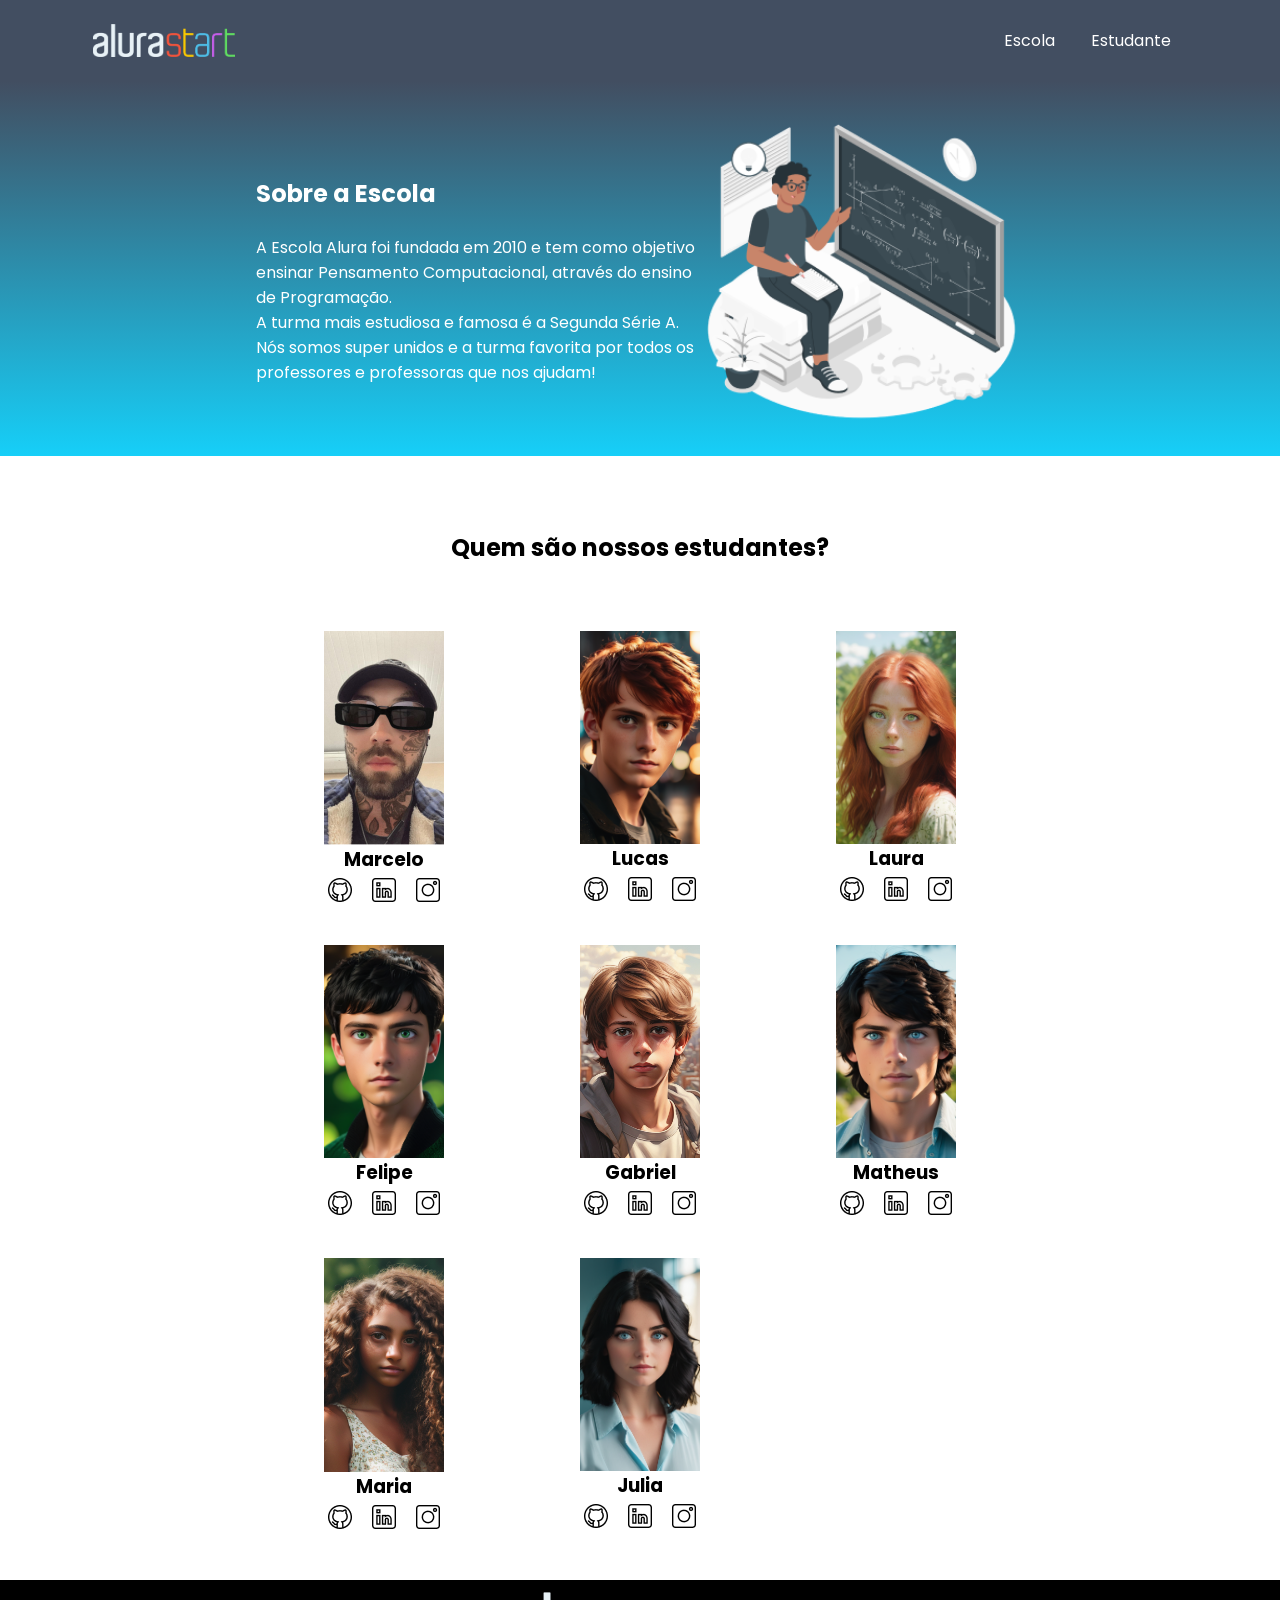
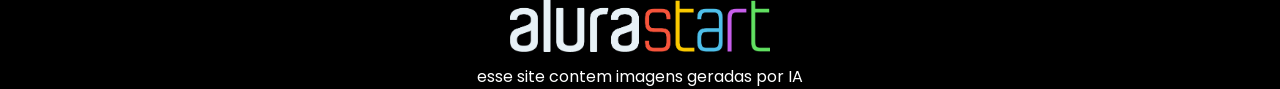
==== index.html @ 3e0fd12e "salvar" ====
<html lang="pt-br">
    <head>
        <meta charset="UTF-8">
        <meta http-equiv="X-UA-Compatible" content="IE=edge">
        <meta name="viewport" content="width=device-width, initial-scale=1.0">
        <title>escola site carlos</title>
        <link rel="stylesheet" href="style.css">
        <link rel="preconnect" href="https://fonts.googleapis.com">
        <link rel="preconnect" href="https://fonts.gstatic.com" crossorigin>
        <link href="https://fonts.googleapis.com/css2?family=Poppins&display=swap" rel="stylesheet">
    </head>
<body>
    <header class="cabecalho">
      <a class="link-logo" href="https://www.alurastart.com.br/"><img class="cabecalho-imagem" src="/img/alurastart logo.png" alt="logo da alura start"></a>
        <ul class="cabecalho-lista">
            <li class="cabecalho-lista-item"><a href="#escola">Escola</a></li>
            <li class="cabecalho-lista-item"><a href="#estudante">Estudante</a></li>
        </ul>
    </header>


    <section id="escola">
        <div class="escola-div-conteudo">
            <h2 class="escola-titulo">Sobre a Escola</h2>
            <p class="escola-texto-um">A Escola Alura foi fundada em 2010 e tem como objetivo ensinar Pensamento Computacional, através do ensino de  Programação.</p>
            <p class="escola-texto-dois">A turma mais estudiosa e famosa é a Segunda Série A. Nós somos super unidos e a turma favorita por todos os professores e professoras que nos ajudam!</p>
        </div>
        <img class="escola-imagem" src="/img/Formula-amico.png" alt="Aluno no quadro">
    </section>

    <section id="estudante">
        <h2 class="estudante-titulo">Quem são nossos estudantes?</h2>
        <div class="estudante-todos">
            <span></span>
            <div class="estudante-div">
                <img class="estudante-imagem" src="/img/Marcelo.png" alt="foto do marcelo">
                <h3 class="estudante-nome">Marcelo</h3>
                <a href="https://github.com/marcelopaludetto"><img class="estudante-icone" src="/img/github.png" alt="icone github"></a>
                <a href="https://linkedin.com/marcelopaludetto"><img class="estudante-icone" src="/img/linkedin.png" alt="icone linkedin"></a>
                <a href="https://instagram.com/marcelopaludetto"><img class="estudante-icone" src="/img/instagram.png" alt="icone instagram"></a>
            </div>
            <div class="estudante-div">
                <img class="estudante-imagem" src="/img-alunos/Lucas.png" alt="foto do lucas">
                <h3 class="estudante-nome">Lucas</h3>
                <img class="estudante-icone" src="/img/github.png" alt="icone github">
                <img class="estudante-icone" src="/img/linkedin.png" alt="icone linkedin">
                <img class="estudante-icone" src="/img/instagram.png" alt="icone instagram">
            </div>
            <div class="estudante-div">
                <img class="estudante-imagem" src="/img-alunos/Laura.png" alt="foto da Laura">
                <h3 class="estudante-nome">Laura</h3>
                <img class="estudante-icone" src="/img/github.png" alt="icone github">
                <img class="estudante-icone" src="/img/linkedin.png" alt="icone linkedin">
                <img class="estudante-icone" src="/img/instagram.png" alt="icone instagram">
            </div>
            <span></span>
            <span></span>
            <div class="estudante-div">
                <img class="estudante-imagem" src="/img-alunos/Felipe.png" alt="foto da Felipe">
                <h3 class="estudante-nome">Felipe</h3>
                <img class="estudante-icone" src="/img/github.png" alt="icone github">
                <img class="estudante-icone" src="/img/linkedin.png" alt="icone linkedin">
                <img class="estudante-icone" src="/img/instagram.png" alt="icone instagram">
            </div>
            <div class="estudante-div">
                <img class="estudante-imagem" src="/img-alunos/Gabriel.png" alt="foto da Gabriel">
                <h3 class="estudante-nome">Gabriel</h3>
                <img class="estudante-icone" src="/img/github.png" alt="icone github">
                <img class="estudante-icone" src="/img/linkedin.png" alt="icone linkedin">
                <img class="estudante-icone" src="/img/instagram.png" alt="icone instagram">
            </div>
            <div class="estudante-div">
                <img class="estudante-imagem" src="/img-alunos/Matheus.png" alt="foto da Matheus">
                <h3 class="estudante-nome">Matheus</h3>
                <img class="estudante-icone" src="/img/github.png" alt="icone github">
                <img class="estudante-icone" src="/img/linkedin.png" alt="icone linkedin">
                <img class="estudante-icone" src="/img/instagram.png" alt="icone instagram">
            </div>
            <span></span>
            <span></span>
            <div class="estudante-div">
                <img class="estudante-imagem" src="/img-alunos/Maria.png" alt="foto da Maria">
                <h3 class="estudante-nome">Maria</h3>
                <img class="estudante-icone" src="/img/github.png" alt="icone github">
                <img class="estudante-icone" src="/img/linkedin.png" alt="icone linkedin">
                <img class="estudante-icone" src="/img/instagram.png" alt="icone instagram">
            </div>
            <div class="estudante-div">
                <img class="estudante-imagem" src="/img-alunos/Júlia.png" alt="foto da Julia">
                <h3 class="estudante-nome">Julia</h3>
                <img class="estudante-icone" src="/img/github.png" alt="icone github">
                <img class="estudante-icone" src="/img/linkedin.png" alt="icone linkedin">
                <img class="estudante-icone" src="/img/instagram.png" alt="icone instagram">
            </div>
    
        </div>
        </section>
        <footer class="rodape">
            <img class="rodape-imagem"src="/img/alurastart logo.png" alt="logo da alura start">
            <p class="rodape-texto">esse site contem imagens geradas por IA</p>
        </footer>
    </body>
    </html>
---- style.css ----
*{
    margin: 0;
    padding: 0;
}
body {
    font-family: 'Poppins', sans-serif;
}
.cabecalho {
    background-color: #424E61;
    color: white;
    display: flex;
    justify-content: space-around;
    align-items: center;
    padding: 24px 0;
}

.cabecalho-imagem{
    width: 20%;
}

.link-logo {
    display: inline-block;
}

.cabecalho-lista-item{
    display: inline-block;
    margin: 0 16px;
    font-size: 16px;
}

.cabecalho-lista-item a{
    text-decoration: none; 
    color: white;
}

.escola-imagem{
    width: 25%;
}

#escola{
    background-image: linear-gradient(#424E61,#16CFF8);
    color:white;
    display: flex;
    justify-content: center;
    align-items: center;
    padding: 24px 0;
}

.escola-div-conteudo{
    width: 35%;
}


.escola-titulo{
    padding: 24px 0;
}

#estudante{
    padding: 24px 0;
}


.estudante-imagem{
    width: 120px;
}

.estudante-icone{
    width: 24px;
    padding: 4px 8px;
}

.estudante-div{
    text-align: center;
    padding: 16px 0;
}

.estudante-titulo{
    text-align: center;
    padding: 50px 0;
}

.estudante-todos{
    display: grid;
    grid-template-columns: 20% 20% 20% 20% 20%;
}

.rodape{
    background-color: black;
    text-align: center;
}

.rodape-imagem{
    height: 60px;
    padding: 12px 0;
   
}
.rodape-texto{
color: white;

}
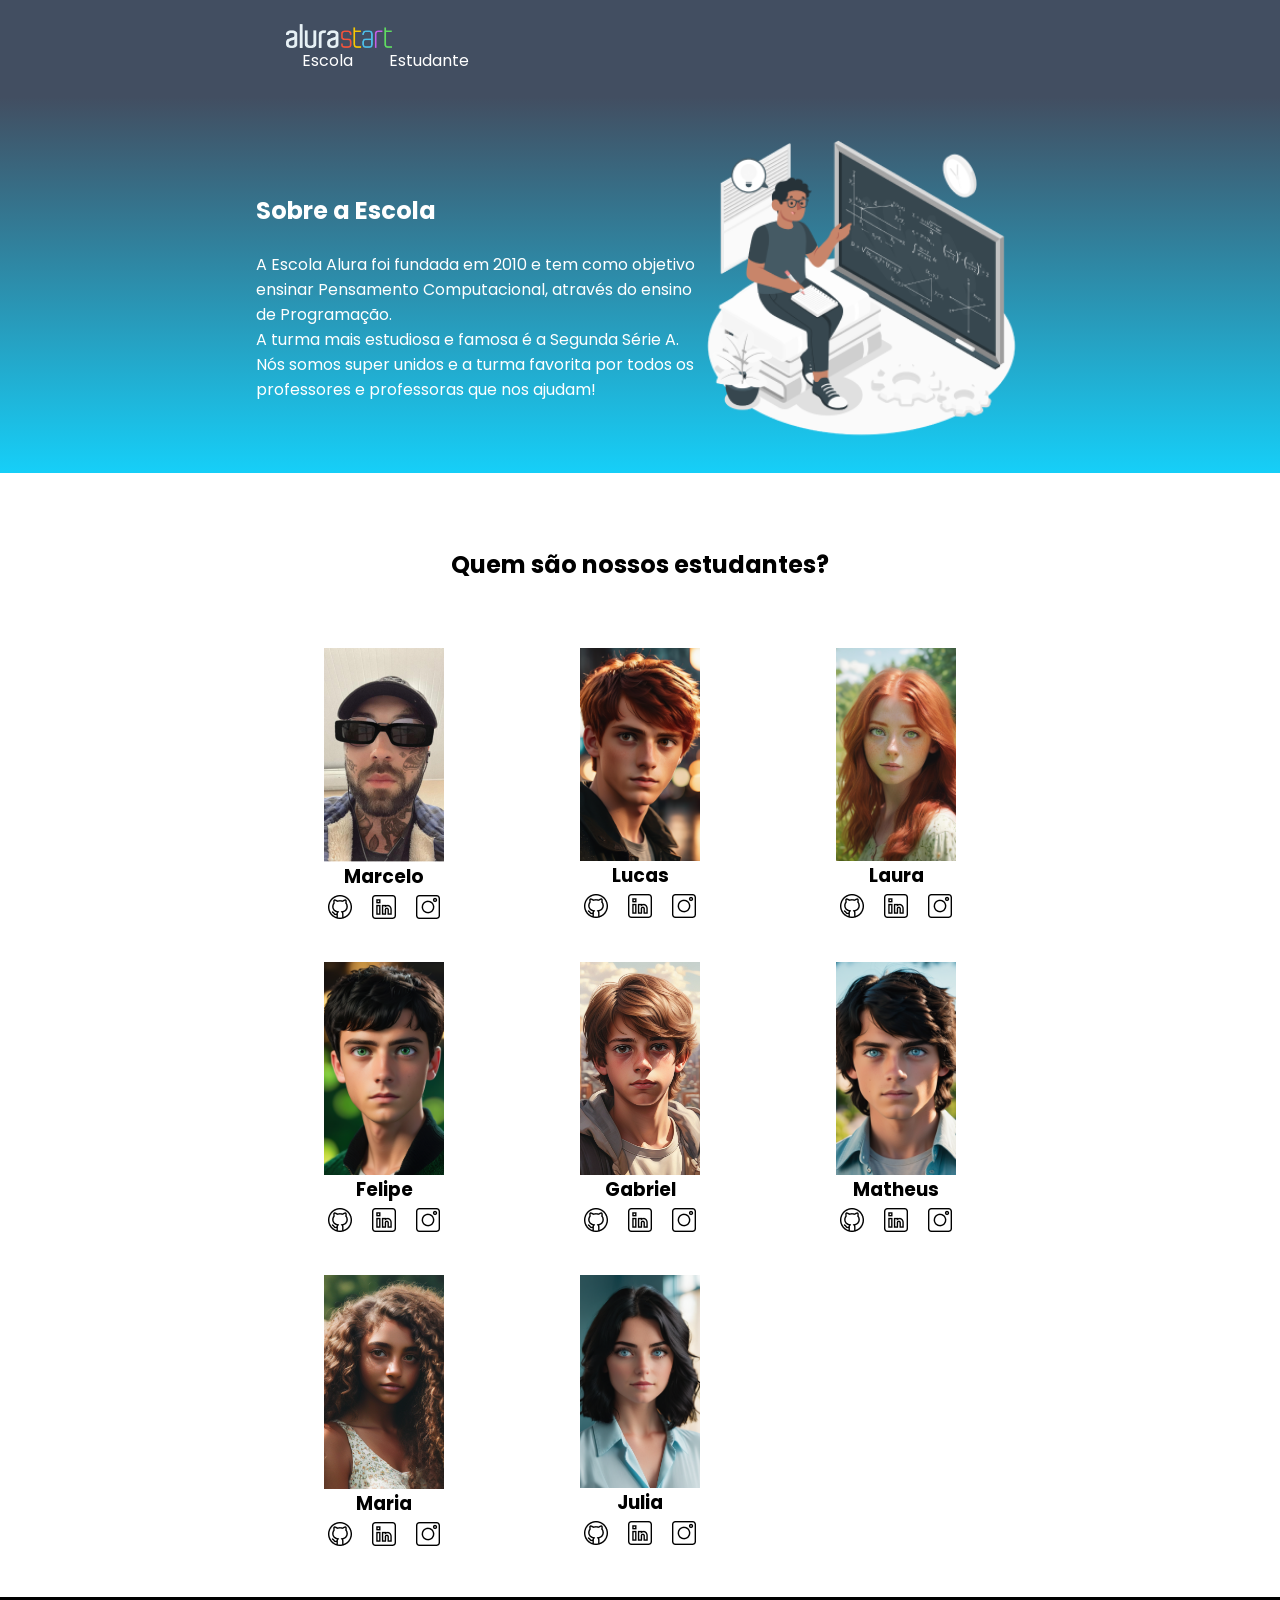
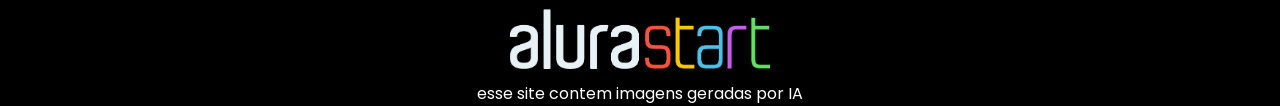
==== commit c37a21e3: "salvar" ====
--- a/index.html
+++ b/index.html
@@ -11,11 +11,17 @@
     </head>
 <body>
     <header class="cabecalho">
-      <a class="link-logo" href="https://www.alurastart.com.br/"><img class="cabecalho-imagem" src="/img/alurastart logo.png" alt="logo da alura start"></a>
-        <ul class="cabecalho-lista">
-            <li class="cabecalho-lista-item"><a href="#escola">Escola</a></li>
-            <li class="cabecalho-lista-item"><a href="#estudante">Estudante</a></li>
-        </ul>
+        <div class="header-div">
+            <div class="div-logo">
+              <a class="link-logo" href="https://www.alurastart.com.br/"><img class="cabecalho-imagem" src="/img/alurastart logo.png" alt="logo da alura start"></a>
+            </div>
+            <div class="div-lista-cab">
+            <ul class="cabecalho-lista">
+                    <li class="cabecalho-lista-item"><a href="#escola">Escola</a></li>
+                    <li class="cabecalho-lista-item"><a href="#estudante">Estudante</a></li>
+                </ul>
+            </div>
+    </div>
     </header>
 
 
--- a/style.css
+++ b/style.css
@@ -15,7 +15,11 @@
 }
 
 .cabecalho-imagem{
-    width: 20%;
+    width: 15%;
+}
+
+.header-div{
+    justify-content: space-between;
 }
 
 .link-logo {
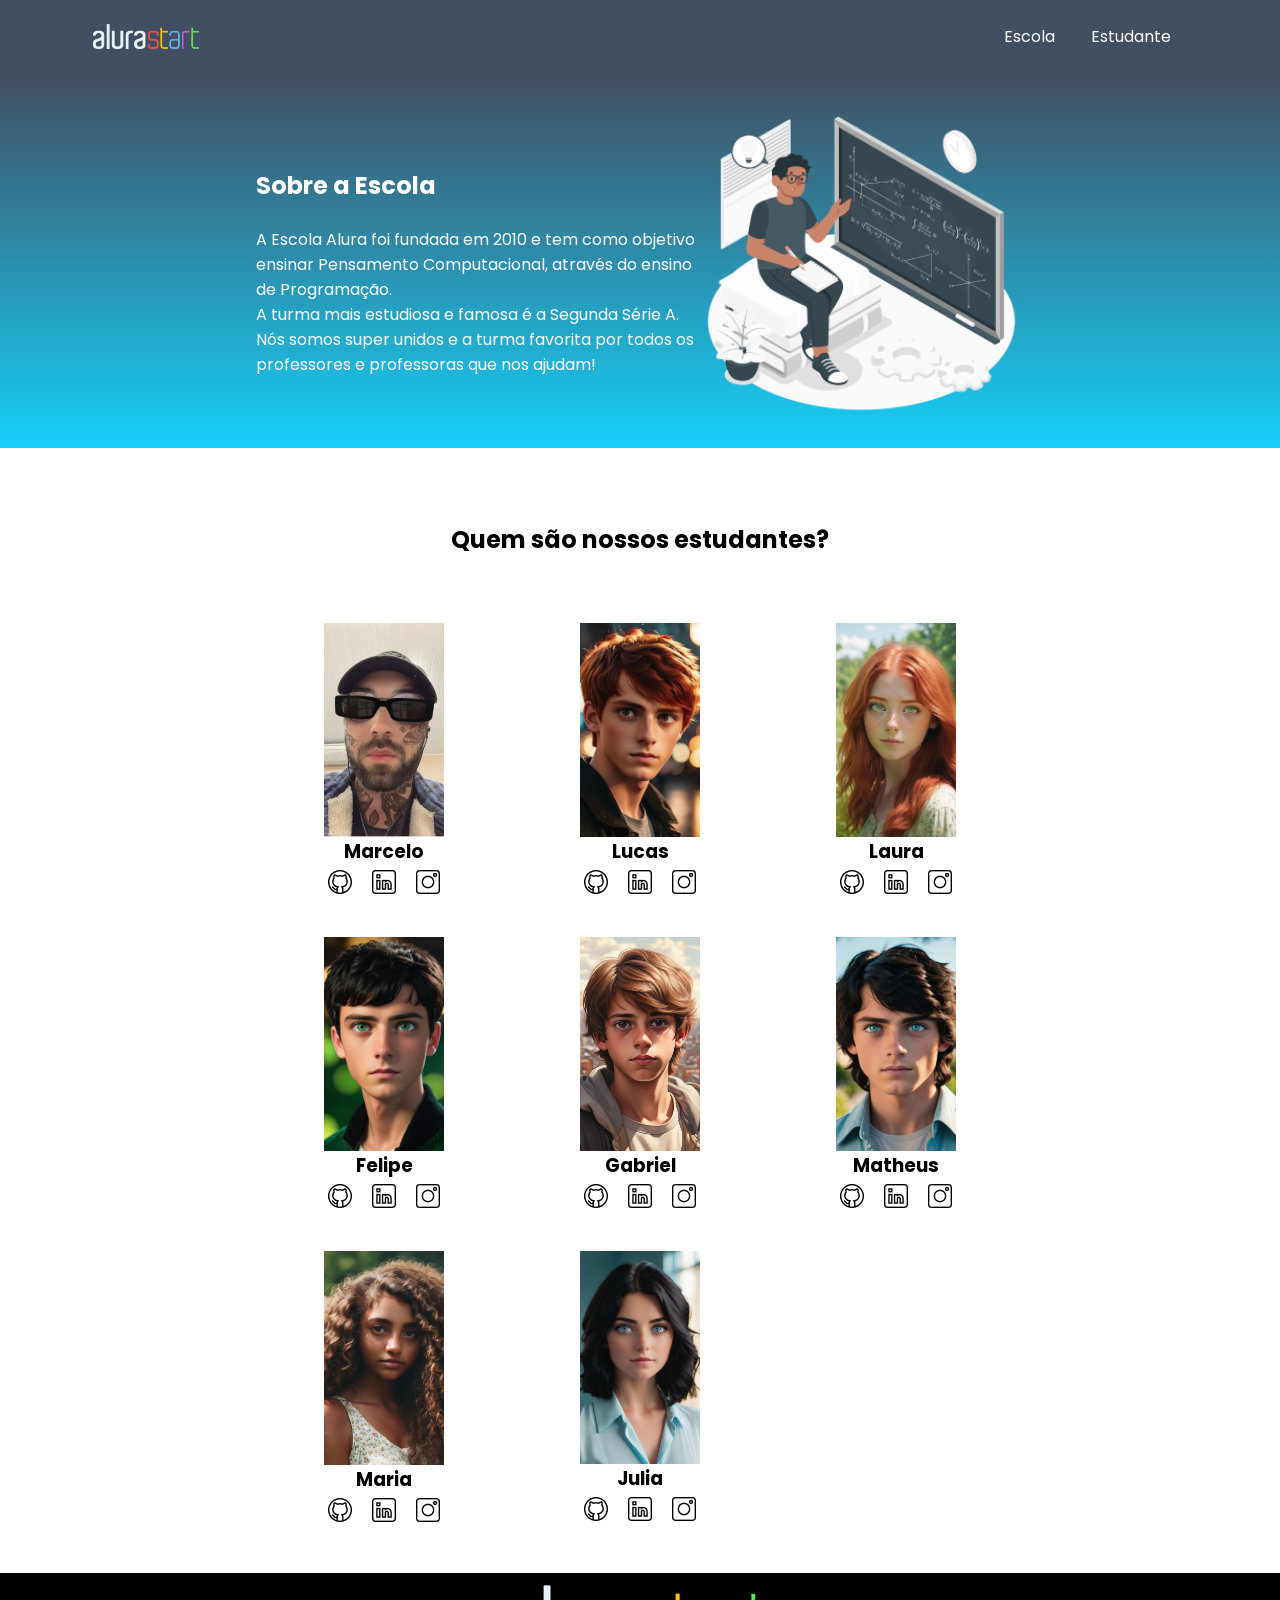
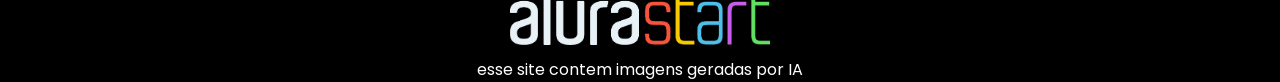
==== commit b7b8f6a5: "salvar" ====
--- a/index.html
+++ b/index.html
@@ -11,17 +11,11 @@
     </head>
 <body>
     <header class="cabecalho">
-        <div class="header-div">
-            <div class="div-logo">
-              <a class="link-logo" href="https://www.alurastart.com.br/"><img class="cabecalho-imagem" src="/img/alurastart logo.png" alt="logo da alura start"></a>
-            </div>
-            <div class="div-lista-cab">
-            <ul class="cabecalho-lista">
-                    <li class="cabecalho-lista-item"><a href="#escola">Escola</a></li>
-                    <li class="cabecalho-lista-item"><a href="#estudante">Estudante</a></li>
-                </ul>
-            </div>
-    </div>
+      <a class="link-logo" href="https://www.alurastart.com.br/"><img class="cabecalho-imagem" src="/img/alurastart logo.png" alt="logo da alura start"></a>
+        <ul class="cabecalho-lista">
+            <li class="cabecalho-lista-item"><a href="#escola">Escola</a></li>
+            <li class="cabecalho-lista-item"><a href="#estudante">Estudante</a></li>
+        </ul>
     </header>
 
 
--- a/style.css
+++ b/style.css
@@ -18,9 +18,6 @@
     width: 15%;
 }
 
-.header-div{
-    justify-content: space-between;
-}
 
 .link-logo {
     display: inline-block;
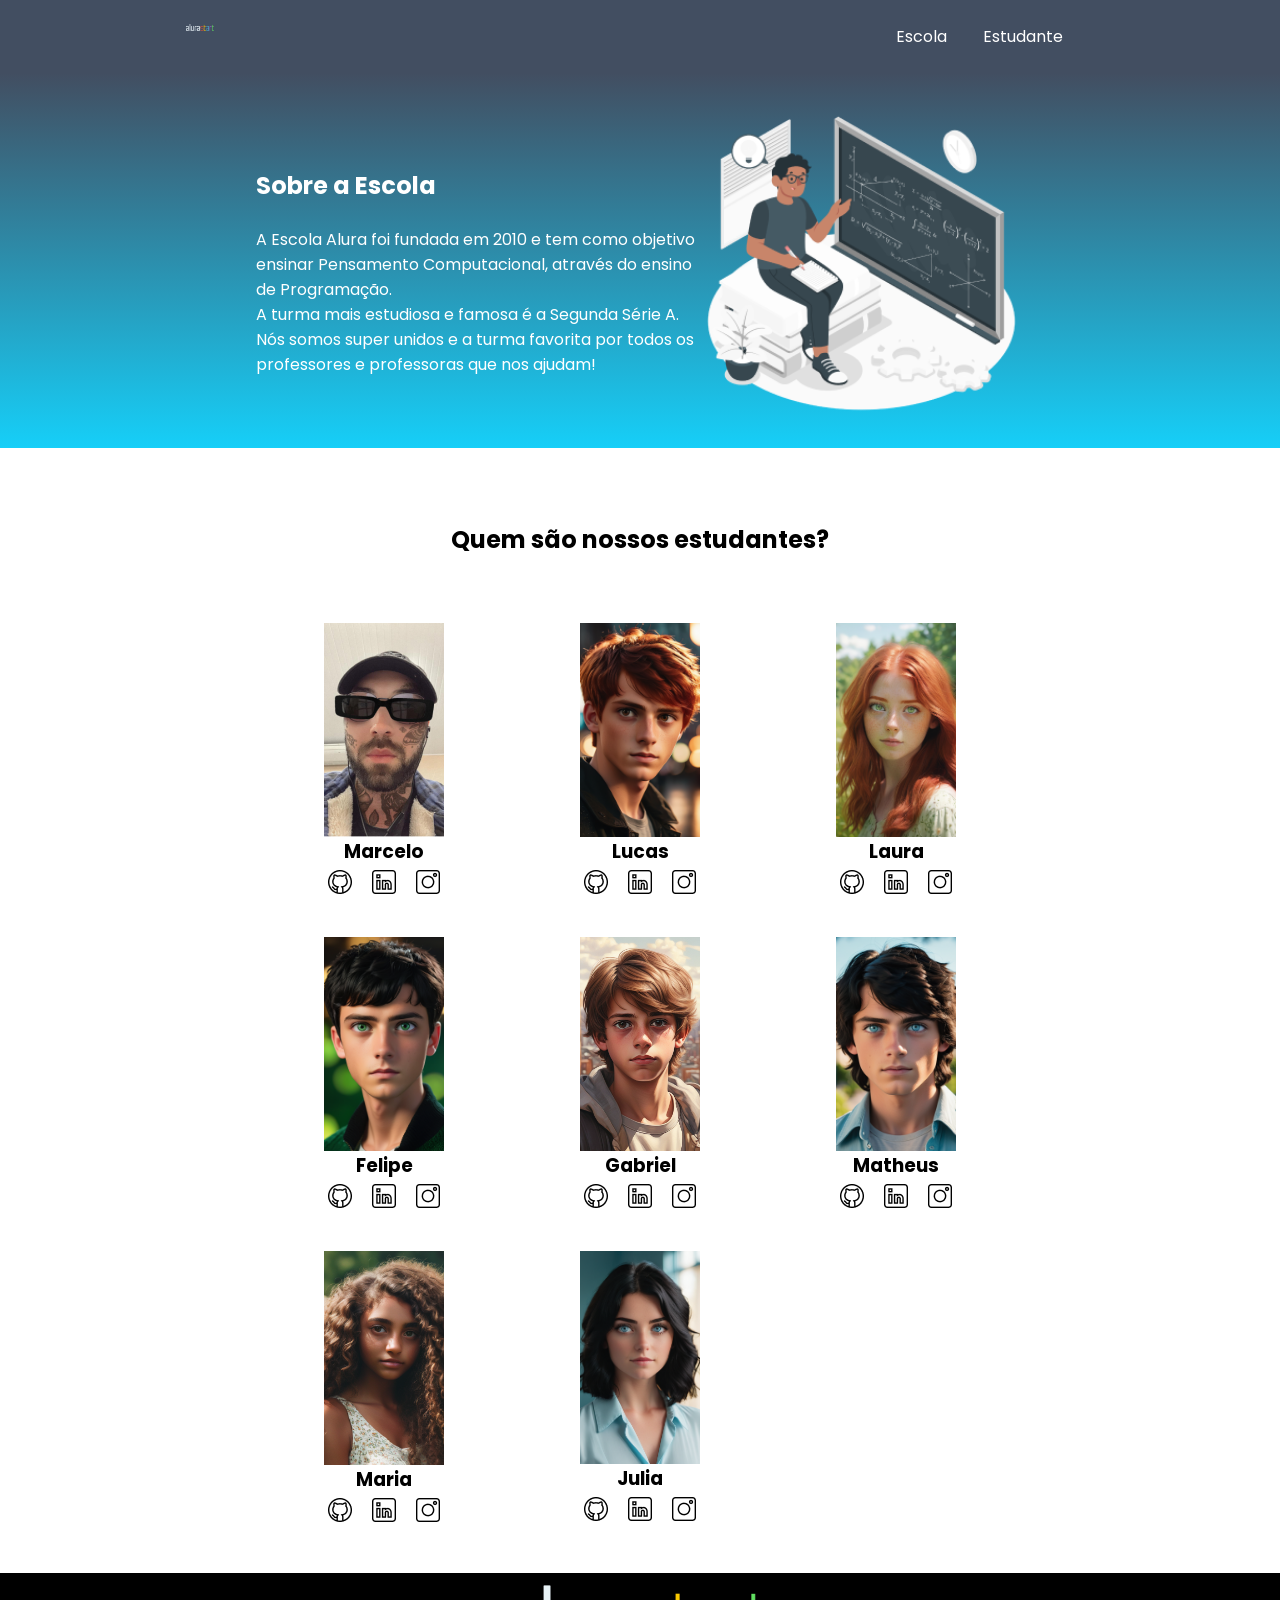
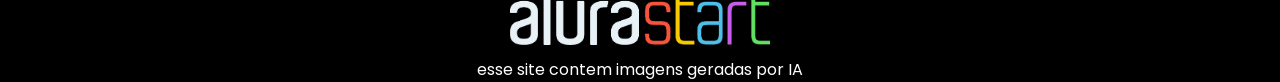
==== commit df819b53: "salvar" ====
--- a/index.html
+++ b/index.html
@@ -11,11 +11,18 @@
     </head>
 <body>
     <header class="cabecalho">
-      <a class="link-logo" href="https://www.alurastart.com.br/"><img class="cabecalho-imagem" src="/img/alurastart logo.png" alt="logo da alura start"></a>
-        <ul class="cabecalho-lista">
-            <li class="cabecalho-lista-item"><a href="#escola">Escola</a></li>
-            <li class="cabecalho-lista-item"><a href="#estudante">Estudante</a></li>
-        </ul>
+        <div class="cabecalho-div">
+            <div class="cabecalho-div-logo">
+             <a class="link-logo" href="https://www.alurastart.com.br/"><img class="cabecalho-imagem" src="/img/alurastart logo.png" alt="logo da alura start"></a>
+            </div>
+            <span></span>
+            <div class="cabecalho-div-lista">
+                <ul class="cabecalho-lista">
+                    <li class="cabecalho-lista-item"><a href="#escola">Escola</a></li>
+                    <li class="cabecalho-lista-item"><a href="#estudante">Estudante</a></li>
+                </ul>
+            </div>
+        </div>
     </header>
 
 
--- a/style.css
+++ b/style.css
@@ -20,6 +20,7 @@
 
 
 .link-logo {
+    padding: 0px 25px;
     display: inline-block;
 }
 
@@ -98,4 +99,8 @@
 .rodape-texto{
 color: white;
 
+}
+.cabecalho-div{
+    display: grid;
+    grid-template-columns: 25% 50% 25%;
 }
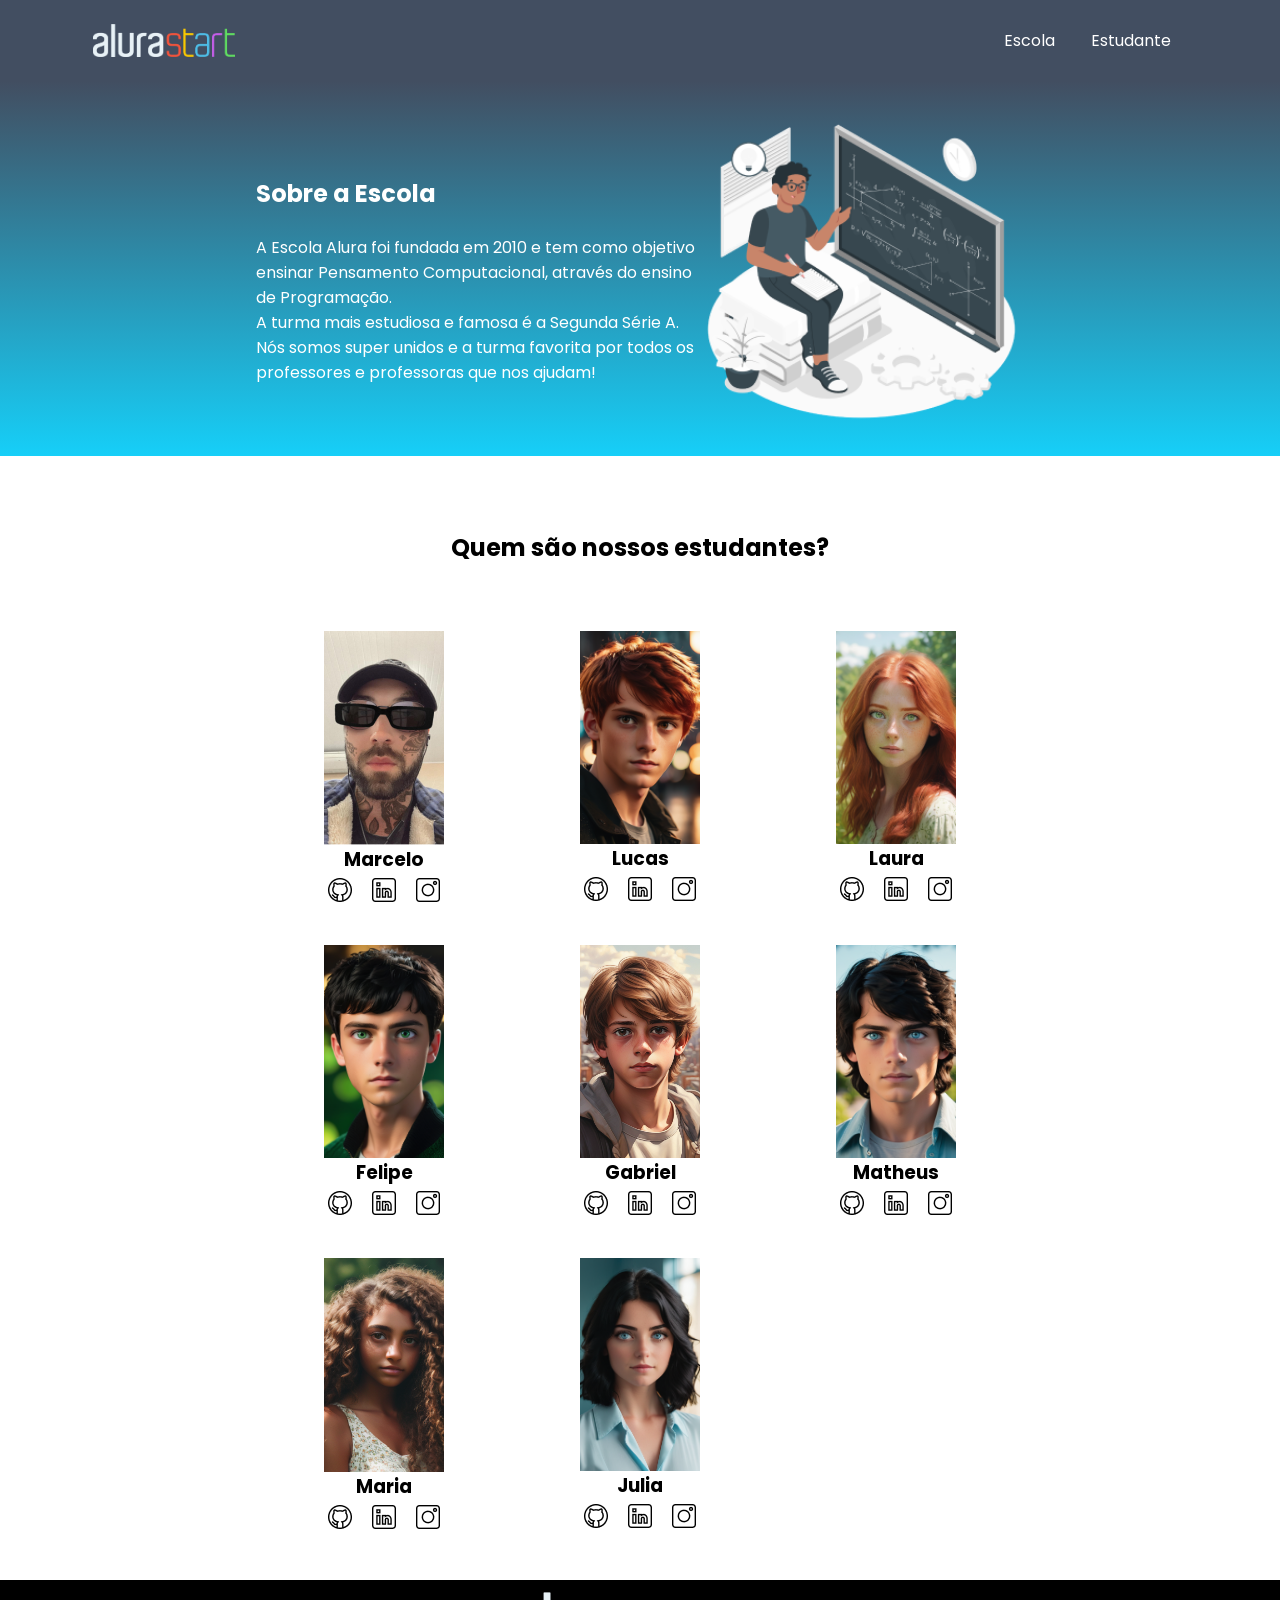
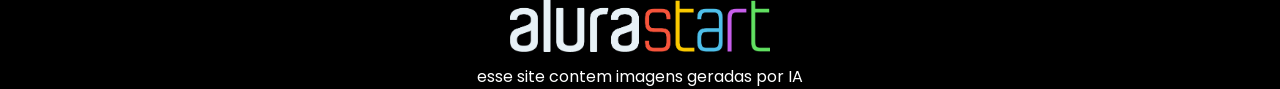
==== commit c2909d8e: "salvar" ====
--- a/index.html
+++ b/index.html
@@ -11,18 +11,11 @@
     </head>
 <body>
     <header class="cabecalho">
-        <div class="cabecalho-div">
-            <div class="cabecalho-div-logo">
-             <a class="link-logo" href="https://www.alurastart.com.br/"><img class="cabecalho-imagem" src="/img/alurastart logo.png" alt="logo da alura start"></a>
-            </div>
-            <span></span>
-            <div class="cabecalho-div-lista">
-                <ul class="cabecalho-lista">
-                    <li class="cabecalho-lista-item"><a href="#escola">Escola</a></li>
-                    <li class="cabecalho-lista-item"><a href="#estudante">Estudante</a></li>
-                </ul>
-            </div>
-        </div>
+      <a class="link-logo" href="https://www.alurastart.com.br/"><img class="cabecalho-imagem" src="/img/alurastart logo.png" alt="logo da alura start"></a>
+        <ul class="cabecalho-lista">
+            <li class="cabecalho-lista-item"><a href="#escola">Escola</a></li>
+            <li class="cabecalho-lista-item"><a href="#estudante">Estudante</a></li>
+        </ul>
     </header>
 
 
--- a/style.css
+++ b/style.css
@@ -15,12 +15,10 @@
 }
 
 .cabecalho-imagem{
-    width: 15%;
+    width: 20%;
 }
 
-
 .link-logo {
-    padding: 0px 25px;
     display: inline-block;
 }
 
@@ -99,8 +97,4 @@
 .rodape-texto{
 color: white;
 
-}
-.cabecalho-div{
-    display: grid;
-    grid-template-columns: 25% 50% 25%;
 }
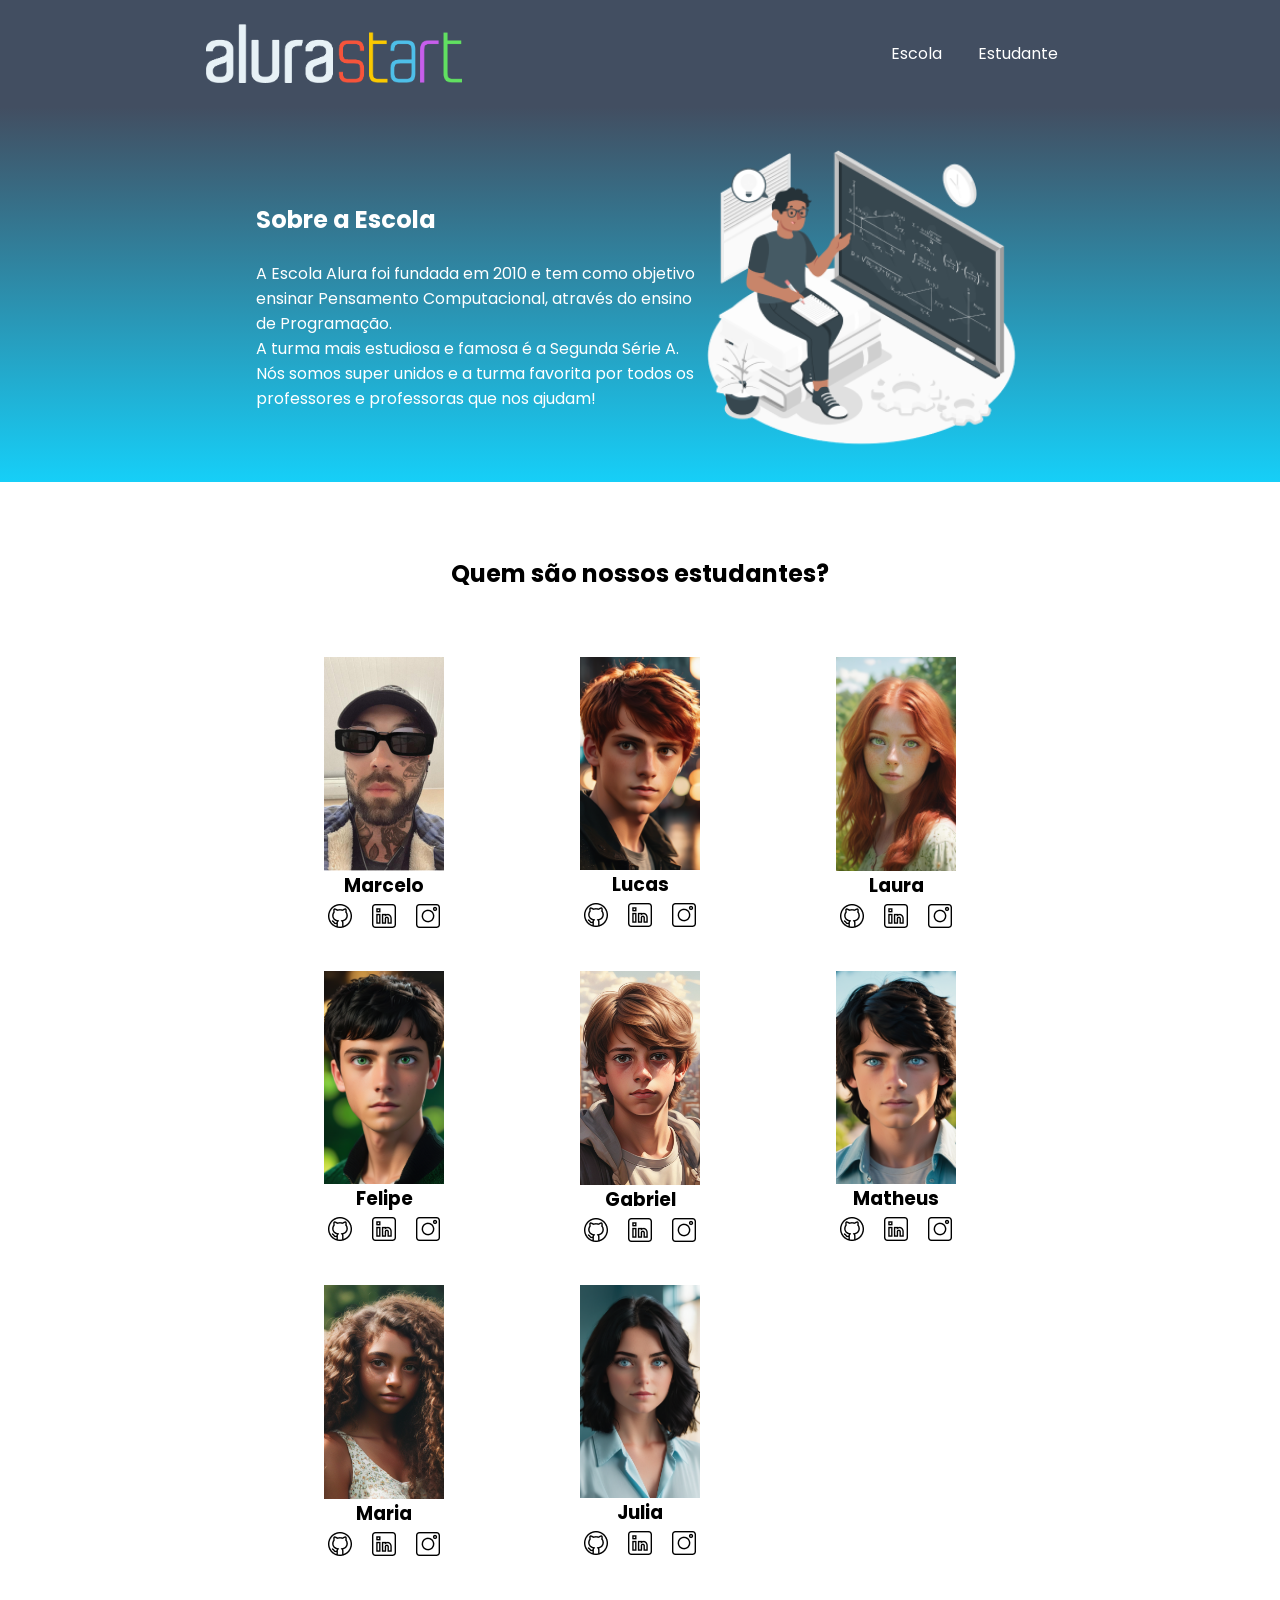
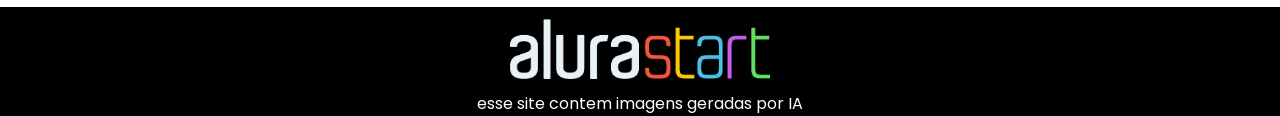
==== commit f16046a8: "salvar" ====
--- a/index.html
+++ b/index.html
@@ -11,7 +11,7 @@
     </head>
 <body>
     <header class="cabecalho">
-      <a class="link-logo" href="https://www.alurastart.com.br/"><img class="cabecalho-imagem" src="/img/alurastart logo.png" alt="logo da alura start"></a>
+      <img class="cabecalho-imagem" src="/img/alurastart logo.png" alt="logo da alura start">
         <ul class="cabecalho-lista">
             <li class="cabecalho-lista-item"><a href="#escola">Escola</a></li>
             <li class="cabecalho-lista-item"><a href="#estudante">Estudante</a></li>
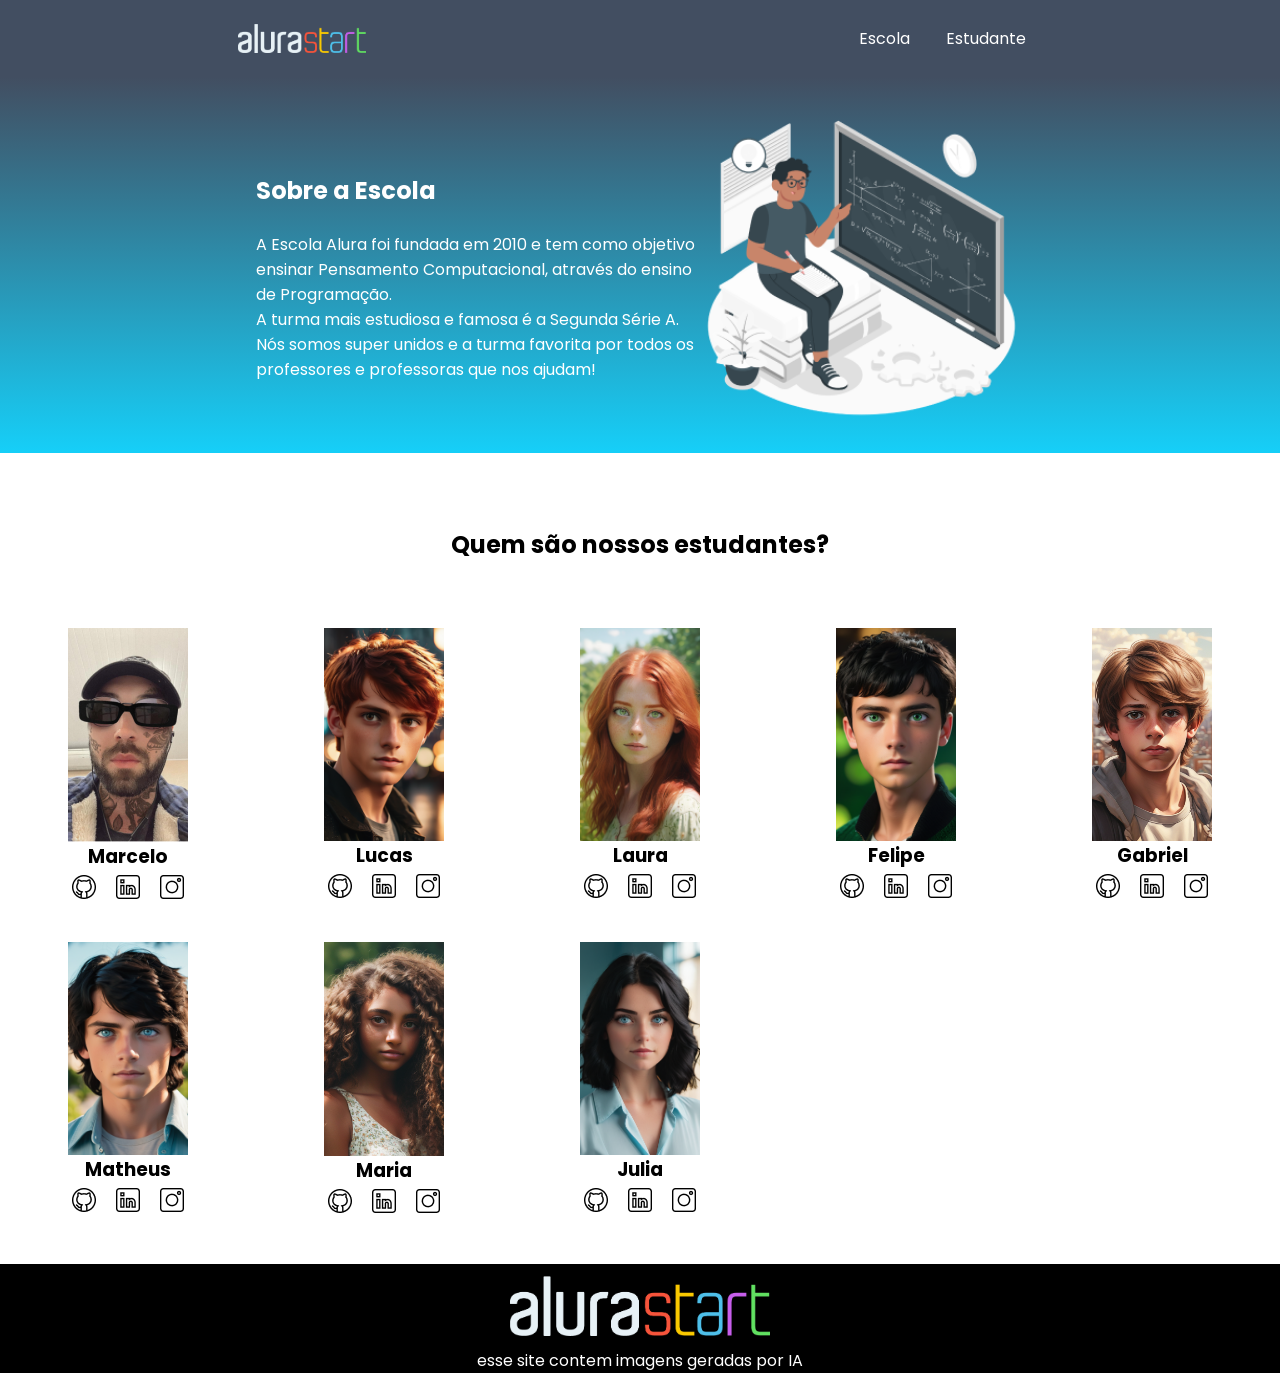
==== commit 36d2fa5b: "Atualizar o index.html" ====
--- a/index.html
+++ b/index.html
@@ -31,7 +31,6 @@
     <section id="estudante">
         <h2 class="estudante-titulo">Quem são nossos estudantes?</h2>
         <div class="estudante-todos">
-            <span></span>
             <div class="estudante-div">
                 <img class="estudante-imagem" src="/img/Marcelo.png" alt="foto do marcelo">
                 <h3 class="estudante-nome">Marcelo</h3>
@@ -53,8 +52,6 @@
                 <img class="estudante-icone" src="/img/linkedin.png" alt="icone linkedin">
                 <img class="estudante-icone" src="/img/instagram.png" alt="icone instagram">
             </div>
-            <span></span>
-            <span></span>
             <div class="estudante-div">
                 <img class="estudante-imagem" src="/img-alunos/Felipe.png" alt="foto da Felipe">
                 <h3 class="estudante-nome">Felipe</h3>
@@ -76,8 +73,7 @@
                 <img class="estudante-icone" src="/img/linkedin.png" alt="icone linkedin">
                 <img class="estudante-icone" src="/img/instagram.png" alt="icone instagram">
             </div>
-            <span></span>
-            <span></span>
+            
             <div class="estudante-div">
                 <img class="estudante-imagem" src="/img-alunos/Maria.png" alt="foto da Maria">
                 <h3 class="estudante-nome">Maria</h3>
--- a/style.css
+++ b/style.css
@@ -15,11 +15,7 @@
 }
 
 .cabecalho-imagem{
-    width: 20%;
-}
-
-.link-logo {
-    display: inline-block;
+    width: 10%;
 }
 
 .cabecalho-lista-item{
@@ -97,4 +93,10 @@
 .rodape-texto{
 color: white;
 
-}+}
+
+  @media (max-width: 768px) {
+    .estudante-todos{
+      grid-template-columns: repeat(2, 1fr);
+    }
+  }
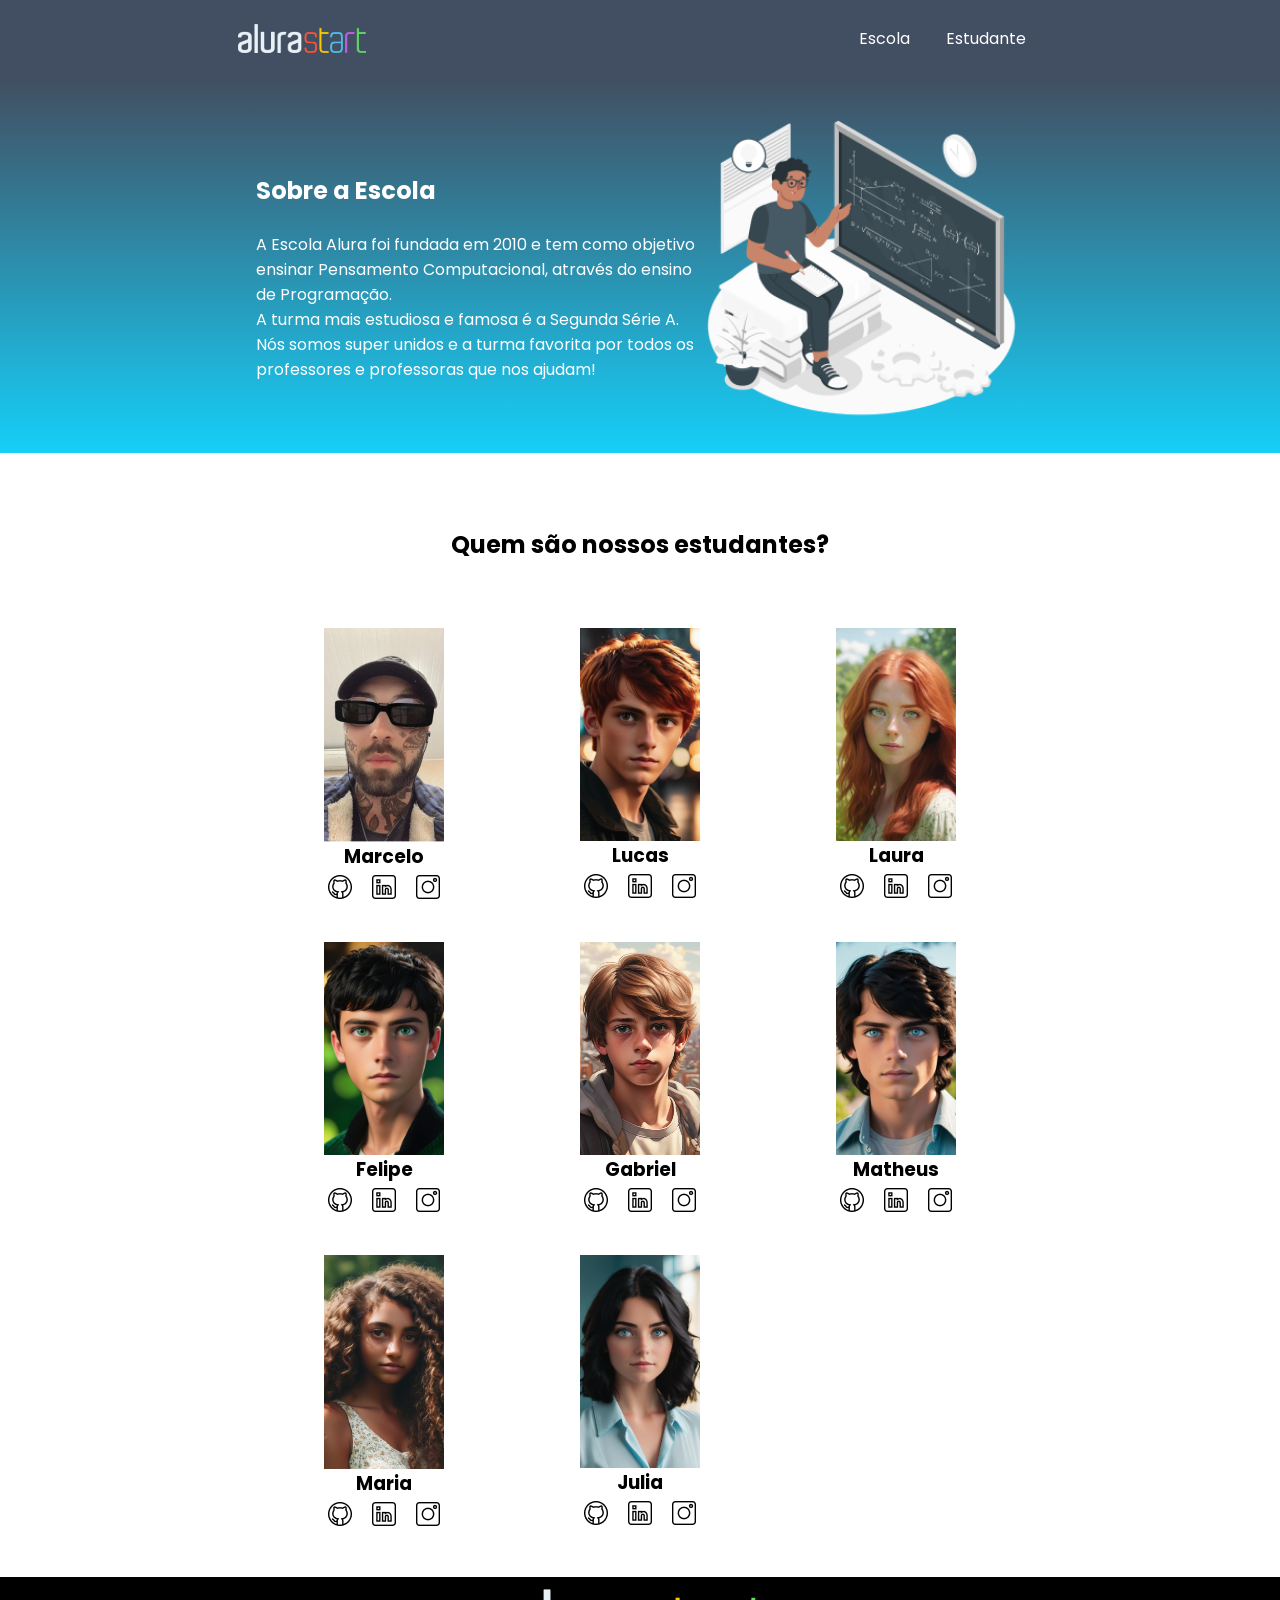
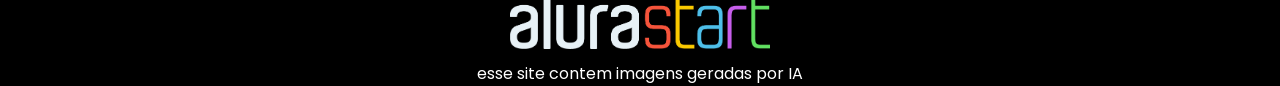
==== commit 6d30a85d: "Atualizar o index.html" ====
--- a/index.html
+++ b/index.html
@@ -92,7 +92,7 @@
         </div>
         </section>
         <footer class="rodape">
-            <img class="rodape-imagem"src="/img/alurastart logo.png" alt="logo da alura start">
+            <a href="#" alt="voltar início da pagina"><img class="rodape-imagem"src="/img/alurastart logo.png" alt="logo da alura start"> </a>
             <p class="rodape-texto">esse site contem imagens geradas por IA</p>
         </footer>
     </body>
--- a/style.css
+++ b/style.css
@@ -76,8 +76,9 @@
 }
 
 .estudante-todos{
+    margin: 0 20%;
     display: grid;
-    grid-template-columns: 20% 20% 20% 20% 20%;
+    grid-template-columns: repeat(3,1fr);
 }
 
 .rodape{
@@ -95,8 +96,25 @@
 
 }
 
-  @media (max-width: 768px) {
-    .estudante-todos{
-      grid-template-columns: repeat(2, 1fr);
-    }
-  }+@media (max-width: 768px) {
+  #escola{
+   flex-direction: column;
+  }
+
+  .escola-imagem{
+    width: 50%;
+  }
+
+  .escola-div-conteudo{
+    width: 75%;
+  }
+
+  .estudante-todos{
+    margin: 0;
+    grid-template-columns: repeat(2, 1fr);
+  }
+
+  .cabecalho-imagem{
+    width: 25%;
+  }
+}
